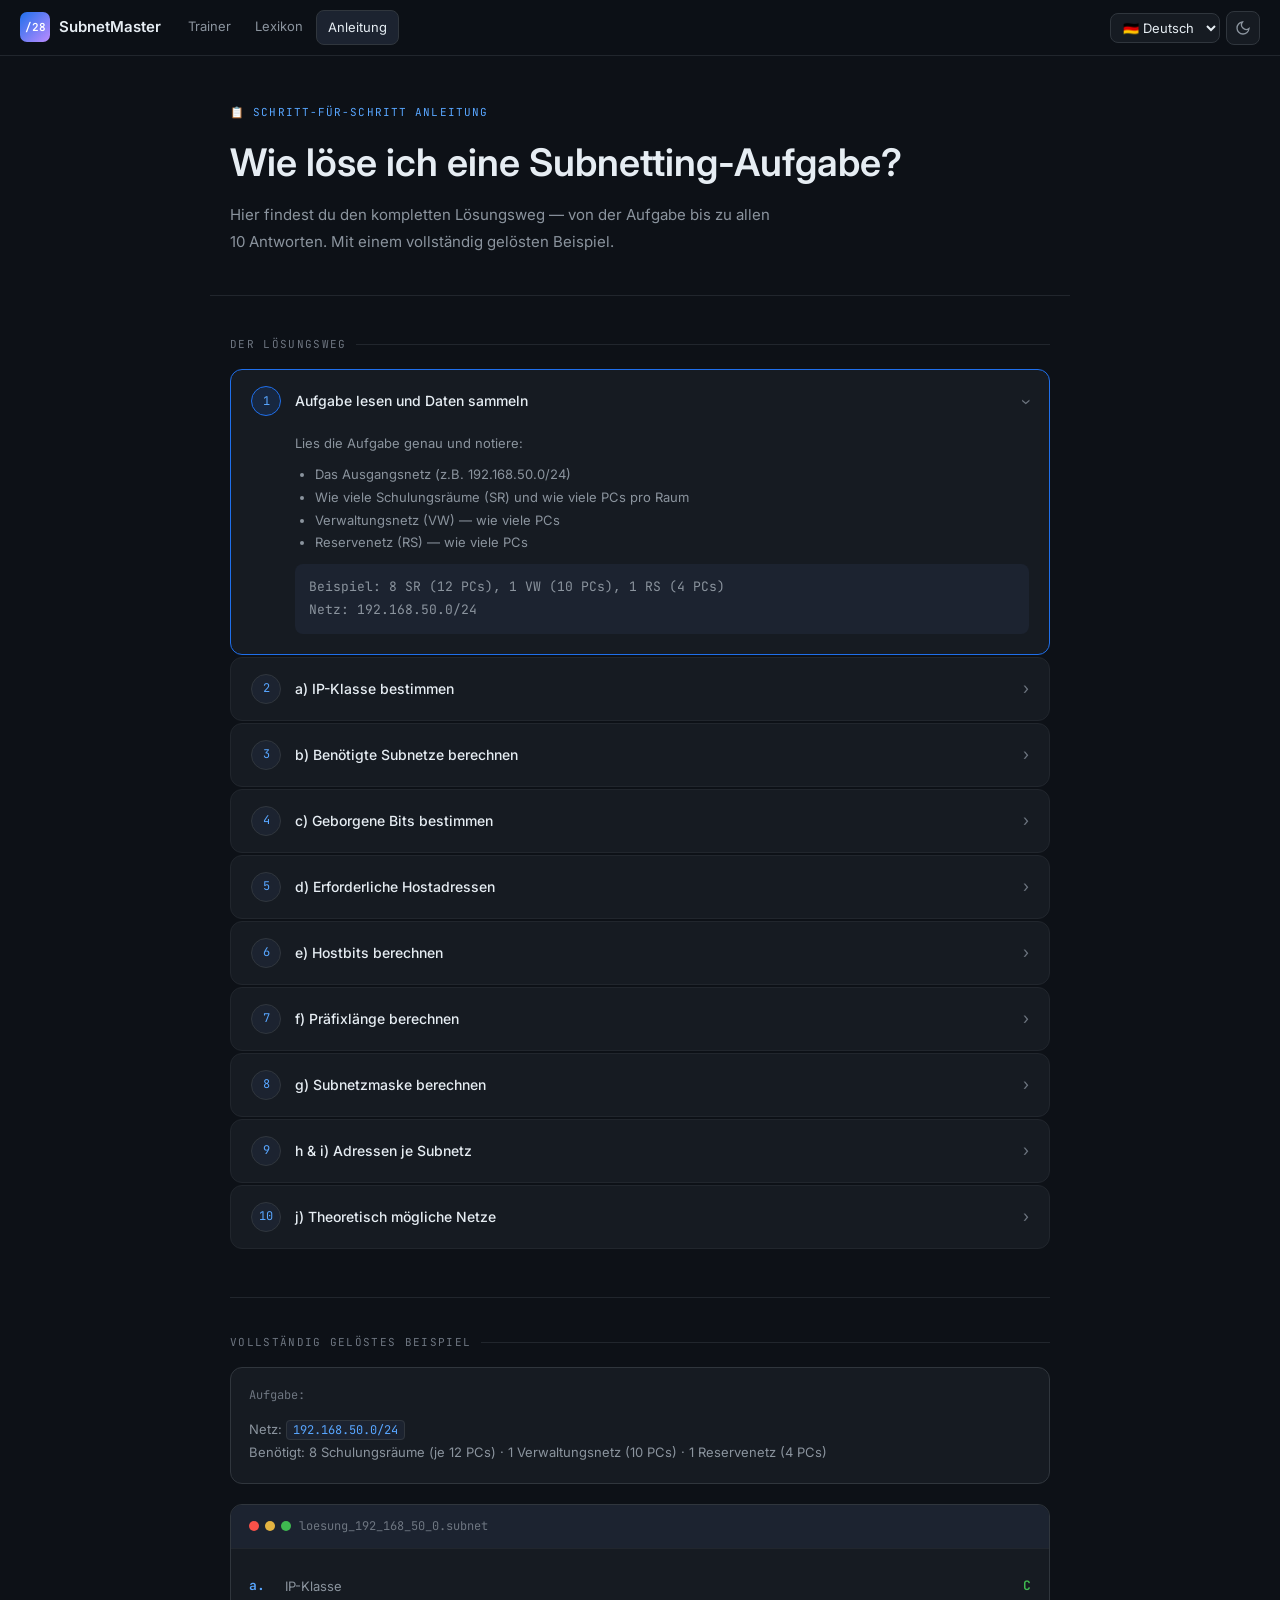
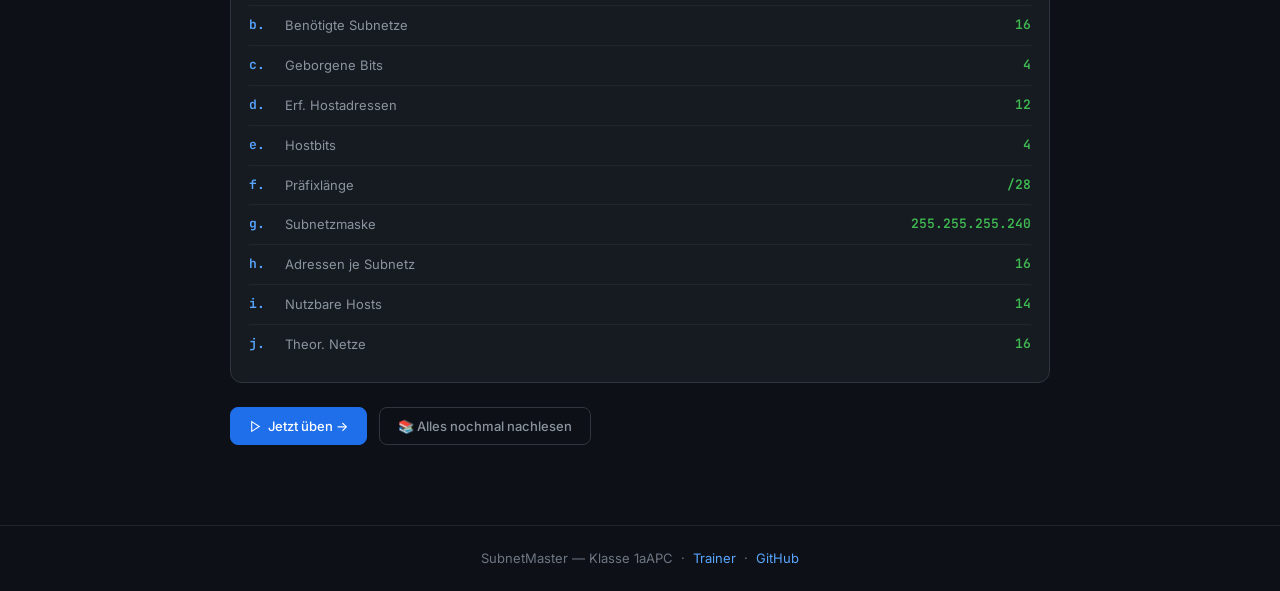
==== anleitung.html @ 02bdc13f "Initial commit: SubnetMaster subnetting trainer" ====
<!DOCTYPE html>
<html lang="de">
<head>
<meta charset="UTF-8">
<meta name="viewport" content="width=device-width, initial-scale=1.0">
<title>SubnetMaster – Anleitung</title>
<link rel="preconnect" href="https://fonts.googleapis.com">
<link rel="preconnect" href="https://fonts.gstatic.com" crossorigin>
<link href="https://fonts.googleapis.com/css2?family=JetBrains+Mono:wght@400;600&family=Inter:wght@300;400;500;600&display=swap" rel="stylesheet">
<link rel="stylesheet" href="css/style.css">
<style>
.page-hero { padding: 48px 20px 40px; max-width: 860px; margin: 0 auto; border-bottom: 1px solid var(--border2); }
.page-hero h1 { font-size: clamp(24px,4.5vw,38px); font-weight:600; margin-bottom:10px; }
.page-hero p  { font-size:15px; color:var(--text2); max-width:540px; line-height:1.75; }

.solved-example {
  background:var(--bg2); border:1px solid var(--border);
  border-radius:var(--radius-lg); overflow:hidden; margin:20px 0;
}
.solved-header {
  background:var(--bg3); padding:12px 18px;
  border-bottom:1px solid var(--border2);
  font-family:var(--mono); font-size:12px; color:var(--text3);
  display:flex; align-items:center; gap:8px;
}
.solved-body { padding:18px; }
.solved-row {
  display:grid; grid-template-columns:24px 1fr auto;
  gap:12px; align-items:center;
  padding:9px 0; border-bottom:1px solid var(--border2);
  font-size:13px;
}
.solved-row:last-child { border-bottom:none; }
.solved-letter { font-family:var(--mono); font-weight:600; color:var(--accent); }
.solved-q { color:var(--text2); }
.solved-a { font-family:var(--mono); color:var(--green); font-weight:600; }
</style>
</head>
<body data-theme="dark">

<!-- ── NAVBAR ── -->
<nav>
  <div class="nav-left">
    <a href="index.html" class="nav-logo">
      <div class="logo-icon">/28</div>
      SubnetMaster
    </a>
    <div class="nav-links">
      <a href="index.html" id="nav-trainer">Trainer</a>
      <a href="lernen.html" id="nav-lernen">Lexikon</a>
      <a href="anleitung.html" id="nav-anleitung" class="active">Anleitung</a>
    </div>
  </div>
  <div class="nav-right">
    <select class="lang-select" id="langSelect" onchange="changeLangPage(this.value)">
      <option value="de">🇩🇪 Deutsch</option>
      <option value="en">🇬🇧 English</option>
      <option value="ar">🇸🇦 العربية</option>
      <option value="tr">🇹🇷 Türkçe</option>
      <option value="fr">🇫🇷 Français</option>
      <option value="es">🇪🇸 Español</option>
    </select>
    <button class="theme-btn" onclick="toggleTheme()">
      <svg class="icon-sun" viewBox="0 0 24 24" fill="none" stroke="currentColor" stroke-width="2"><circle cx="12" cy="12" r="5"/><line x1="12" y1="1" x2="12" y2="3"/><line x1="12" y1="21" x2="12" y2="23"/><line x1="4.22" y1="4.22" x2="5.64" y2="5.64"/><line x1="18.36" y1="18.36" x2="19.78" y2="19.78"/><line x1="1" y1="12" x2="3" y2="12"/><line x1="21" y1="12" x2="23" y2="12"/><line x1="4.22" y1="19.78" x2="5.64" y2="18.36"/><line x1="18.36" y1="5.64" x2="19.78" y2="4.22"/></svg>
      <svg class="icon-moon" viewBox="0 0 24 24" fill="none" stroke="currentColor" stroke-width="2"><path d="M21 12.79A9 9 0 1 1 11.21 3 7 7 0 0 0 21 12.79z"/></svg>
    </button>
  </div>
</nav>

<!-- PAGE HERO -->
<div class="page-hero">
  <div style="font-family:var(--mono);font-size:11px;color:var(--accent);text-transform:uppercase;letter-spacing:0.1em;margin-bottom:10px;">📋 Schritt-für-Schritt Anleitung</div>
  <h1>Wie löse ich eine Subnetting-Aufgabe?</h1>
  <p>Hier findest du den kompletten Lösungsweg — von der Aufgabe bis zu allen 10 Antworten. Mit einem vollständig gelösten Beispiel.</p>
</div>

<div class="guide-wrap">

  <div class="section-label">Der Lösungsweg</div>

  <div class="guide-steps">

    <!-- STEP 1 -->
    <div class="guide-step open" onclick="toggleStep(this)">
      <div class="guide-step-header">
        <div class="guide-step-num">1</div>
        <div class="guide-step-title">Aufgabe lesen und Daten sammeln</div>
        <div class="guide-step-arrow">›</div>
      </div>
      <div class="guide-step-body">
        <p>Lies die Aufgabe genau und notiere:</p>
        <ul style="margin:8px 0 8px 20px">
          <li>Das Ausgangsnetz (z.B. 192.168.50.0/24)</li>
          <li>Wie viele Schulungsräume (SR) und wie viele PCs pro Raum</li>
          <li>Verwaltungsnetz (VW) — wie viele PCs</li>
          <li>Reservenetz (RS) — wie viele PCs</li>
        </ul>
        <div style="background:var(--bg3);border-radius:8px;padding:12px 14px;margin-top:10px;font-size:13px;font-family:var(--mono);color:var(--text2)">
          Beispiel: 8 SR (12 PCs), 1 VW (10 PCs), 1 RS (4 PCs)<br>
          Netz: 192.168.50.0/24
        </div>
      </div>
    </div>

    <!-- STEP 2 -->
    <div class="guide-step" onclick="toggleStep(this)">
      <div class="guide-step-header">
        <div class="guide-step-num">2</div>
        <div class="guide-step-title">a) IP-Klasse bestimmen</div>
        <div class="guide-step-arrow">›</div>
      </div>
      <div class="guide-step-body">
        <p>Schau nur auf die erste Zahl der IP-Adresse:</p>
        <div style="display:flex;gap:10px;flex-wrap:wrap;margin:10px 0">
          <div style="background:rgba(249,115,22,0.1);border:1px solid rgba(249,115,22,0.3);border-radius:8px;padding:10px 14px;font-size:13px;font-family:var(--mono)"><span style="color:#f97316">Klasse A</span>: 1 – 126</div>
          <div style="background:rgba(227,179,65,0.1);border:1px solid rgba(227,179,65,0.3);border-radius:8px;padding:10px 14px;font-size:13px;font-family:var(--mono)"><span style="color:var(--yellow)">Klasse B</span>: 128 – 191</div>
          <div style="background:rgba(63,185,80,0.1);border:1px solid rgba(63,185,80,0.3);border-radius:8px;padding:10px 14px;font-size:13px;font-family:var(--mono)"><span style="color:var(--green)">Klasse C</span>: 192 – 223</div>
        </div>
        <p>192.168.50.0 → erstes Byte = <strong style="color:var(--accent)">192</strong> → liegt zwischen 192–223 → <strong style="color:var(--green)">Klasse C</strong></p>
      </div>
    </div>

    <!-- STEP 3 -->
    <div class="guide-step" onclick="toggleStep(this)">
      <div class="guide-step-header">
        <div class="guide-step-num">3</div>
        <div class="guide-step-title">b) Benötigte Subnetze berechnen</div>
        <div class="guide-step-arrow">›</div>
      </div>
      <div class="guide-step-body">
        <p>Alle Subnetze zählen, dann auf die nächste 2er-Potenz aufrunden:</p>
        <div style="background:var(--bg3);border-radius:8px;padding:14px;margin:10px 0;font-size:13px;font-family:var(--mono);line-height:2">
          8 SR + 1 VW + 1 RS = <strong style="color:var(--accent)">10</strong> benötigt<br>
          2er-Potenzen: 2, 4, 8, <strong style="color:var(--yellow)">16</strong>, 32 ...<br>
          Nächste Potenz ≥ 10 → <strong style="color:var(--green)">16</strong>
        </div>
        <p style="font-size:13px;color:var(--text3)">Warum 2er-Potenz? Weil Bits nur 0 oder 1 sein können — man kann nicht 10 Subnetze mit ganzen Bits erzeugen, nur 8 oder 16.</p>
      </div>
    </div>

    <!-- STEP 4 -->
    <div class="guide-step" onclick="toggleStep(this)">
      <div class="guide-step-header">
        <div class="guide-step-num">4</div>
        <div class="guide-step-title">c) Geborgene Bits bestimmen</div>
        <div class="guide-step-arrow">›</div>
      </div>
      <div class="guide-step-body">
        <p>Frage: <em>2 hoch WAS ergibt die Subnetzzahl?</em></p>
        <div style="background:var(--bg3);border-radius:8px;padding:14px;margin:10px 0;font-size:13px;font-family:var(--mono);line-height:2">
          2^1=2, 2^2=4, 2^3=8, 2^<strong style="color:var(--accent)">4</strong>=16<br>
          → Wir brauchen <strong style="color:var(--green)">4 Bits</strong>
        </div>
      </div>
    </div>

    <!-- STEP 5 -->
    <div class="guide-step" onclick="toggleStep(this)">
      <div class="guide-step-header">
        <div class="guide-step-num">5</div>
        <div class="guide-step-title">d) Erforderliche Hostadressen</div>
        <div class="guide-step-arrow">›</div>
      </div>
      <div class="guide-step-body">
        <p>Wie viele PCs hat das <strong>größte</strong> Subnetz? Das ist die Antwort.</p>
        <div style="background:var(--bg3);border-radius:8px;padding:14px;margin:10px 0;font-size:13px;font-family:var(--mono)">
          SR = 12 PCs, VW = 10 PCs, RS = 4 PCs<br>
          Größtes = <strong style="color:var(--green)">12</strong>
        </div>
      </div>
    </div>

    <!-- STEP 6 -->
    <div class="guide-step" onclick="toggleStep(this)">
      <div class="guide-step-header">
        <div class="guide-step-num">6</div>
        <div class="guide-step-title">e) Hostbits berechnen</div>
        <div class="guide-step-arrow">›</div>
      </div>
      <div class="guide-step-body">
        <p>Das 4. Byte hat 8 Bits. Davon haben wir 4 Bits geborgt:</p>
        <div style="background:var(--bg3);border-radius:8px;padding:14px;margin:10px 0;font-size:15px;font-family:var(--mono)">
          8 − 4 = <strong style="color:var(--green)">4 Hostbits</strong>
        </div>
      </div>
    </div>

    <!-- STEP 7 -->
    <div class="guide-step" onclick="toggleStep(this)">
      <div class="guide-step-header">
        <div class="guide-step-num">7</div>
        <div class="guide-step-title">f) Präfixlänge berechnen</div>
        <div class="guide-step-arrow">›</div>
      </div>
      <div class="guide-step-body">
        <p>Ausgangsnetz /24 + geborgene Bits:</p>
        <div style="background:var(--bg3);border-radius:8px;padding:14px;margin:10px 0;font-size:15px;font-family:var(--mono)">
          /24 + 4 = <strong style="color:var(--green)">/28</strong>
        </div>
      </div>
    </div>

    <!-- STEP 8 -->
    <div class="guide-step" onclick="toggleStep(this)">
      <div class="guide-step-header">
        <div class="guide-step-num">8</div>
        <div class="guide-step-title">g) Subnetzmaske berechnen</div>
        <div class="guide-step-arrow">›</div>
      </div>
      <div class="guide-step-body">
        <p>Bytes 1–3 bleiben 255. Im 4. Byte: 4 Einsen + 4 Nullen:</p>
        <div style="background:var(--bg3);border-radius:8px;padding:14px;margin:10px 0;font-size:13px;font-family:var(--mono);line-height:2">
          4. Byte binär: <strong style="color:var(--purple)">1111</strong> <strong style="color:var(--text3)">0000</strong><br>
          Addieren: 128 + 64 + 32 + 16 = <strong style="color:var(--accent)">240</strong><br>
          Maske: <strong style="color:var(--green)">255.255.255.240</strong>
        </div>
        <div style="margin-top:10px">
          <div style="font-size:12px;color:var(--text3);margin-bottom:6px">Stellenwerte merken:</div>
          <div style="display:flex;gap:6px;flex-wrap:wrap">
            <div style="background:rgba(88,166,255,0.1);border:1px solid rgba(88,166,255,0.2);border-radius:5px;padding:5px 9px;font-family:var(--mono);font-size:12px;color:var(--accent)">2⁷=128</div>
            <div style="background:rgba(88,166,255,0.1);border:1px solid rgba(88,166,255,0.2);border-radius:5px;padding:5px 9px;font-family:var(--mono);font-size:12px;color:var(--accent)">2⁶=64</div>
            <div style="background:rgba(88,166,255,0.1);border:1px solid rgba(88,166,255,0.2);border-radius:5px;padding:5px 9px;font-family:var(--mono);font-size:12px;color:var(--accent)">2⁵=32</div>
            <div style="background:rgba(88,166,255,0.1);border:1px solid rgba(88,166,255,0.2);border-radius:5px;padding:5px 9px;font-family:var(--mono);font-size:12px;color:var(--accent)">2⁴=16</div>
            <div style="background:var(--bg3);border:1px solid var(--border);border-radius:5px;padding:5px 9px;font-family:var(--mono);font-size:12px;color:var(--text3)">2³=8</div>
            <div style="background:var(--bg3);border:1px solid var(--border);border-radius:5px;padding:5px 9px;font-family:var(--mono);font-size:12px;color:var(--text3)">2²=4</div>
            <div style="background:var(--bg3);border:1px solid var(--border);border-radius:5px;padding:5px 9px;font-family:var(--mono);font-size:12px;color:var(--text3)">2¹=2</div>
            <div style="background:var(--bg3);border:1px solid var(--border);border-radius:5px;padding:5px 9px;font-family:var(--mono);font-size:12px;color:var(--text3)">2⁰=1</div>
          </div>
        </div>
      </div>
    </div>

    <!-- STEP 9 -->
    <div class="guide-step" onclick="toggleStep(this)">
      <div class="guide-step-header">
        <div class="guide-step-num">9</div>
        <div class="guide-step-title">h & i) Adressen je Subnetz</div>
        <div class="guide-step-arrow">›</div>
      </div>
      <div class="guide-step-body">
        <div style="background:var(--bg3);border-radius:8px;padding:14px;margin:10px 0;font-size:13px;font-family:var(--mono);line-height:2">
          h) Gesamt: 2^(Hostbits) = 2^4 = <strong style="color:var(--accent)">16</strong><br>
          i) Nutzbar: 16 − 2 = <strong style="color:var(--green)">14</strong>
        </div>
        <p style="font-size:13px;color:var(--text3)">Die 2 abgezogenen Adressen: 1× Netzadresse (erste) + 1× Broadcast (letzte)</p>
      </div>
    </div>

    <!-- STEP 10 -->
    <div class="guide-step" onclick="toggleStep(this)">
      <div class="guide-step-header">
        <div class="guide-step-num">10</div>
        <div class="guide-step-title">j) Theoretisch mögliche Netze</div>
        <div class="guide-step-arrow">›</div>
      </div>
      <div class="guide-step-body">
        <div style="background:var(--bg3);border-radius:8px;padding:14px;margin:10px 0;font-size:13px;font-family:var(--mono);line-height:2">
          2^(geborgene Bits) = 2^4 = <strong style="color:var(--green)">16</strong>
        </div>
        <p style="font-size:13px;color:var(--text3)">Gleich wie Frage b — die maximale Anzahl an Subnetzen die mit diesen Einstellungen möglich sind.</p>
      </div>
    </div>

  </div><!-- end guide-steps -->

  <!-- COMPLETE EXAMPLE -->
  <div style="margin-top:48px;padding-top:36px;border-top:1px solid var(--border2)">
    <div class="section-label">Vollständig gelöstes Beispiel</div>

    <div style="background:var(--bg2);border:1px solid var(--border);border-radius:var(--radius-lg);padding:18px;margin-bottom:20px;">
      <div style="font-family:var(--mono);font-size:12px;color:var(--text3);margin-bottom:12px">Aufgabe:</div>
      <div style="font-size:13px;color:var(--text2);line-height:1.8">
        Netz: <code>192.168.50.0/24</code><br>
        Benötigt: 8 Schulungsräume (je 12 PCs) · 1 Verwaltungsnetz (10 PCs) · 1 Reservenetz (4 PCs)
      </div>
    </div>

    <div class="solved-example">
      <div class="solved-header">
        <div class="window-dots"><div class="dot dot-r"></div><div class="dot dot-y"></div><div class="dot dot-g"></div></div>
        loesung_192_168_50_0.subnet
      </div>
      <div class="solved-body">
        <div class="solved-row"><span class="solved-letter">a.</span><span class="solved-q">IP-Klasse</span><span class="solved-a">C</span></div>
        <div class="solved-row"><span class="solved-letter">b.</span><span class="solved-q">Benötigte Subnetze</span><span class="solved-a">16</span></div>
        <div class="solved-row"><span class="solved-letter">c.</span><span class="solved-q">Geborgene Bits</span><span class="solved-a">4</span></div>
        <div class="solved-row"><span class="solved-letter">d.</span><span class="solved-q">Erf. Hostadressen</span><span class="solved-a">12</span></div>
        <div class="solved-row"><span class="solved-letter">e.</span><span class="solved-q">Hostbits</span><span class="solved-a">4</span></div>
        <div class="solved-row"><span class="solved-letter">f.</span><span class="solved-q">Präfixlänge</span><span class="solved-a">/28</span></div>
        <div class="solved-row"><span class="solved-letter">g.</span><span class="solved-q">Subnetzmaske</span><span class="solved-a">255.255.255.240</span></div>
        <div class="solved-row"><span class="solved-letter">h.</span><span class="solved-q">Adressen je Subnetz</span><span class="solved-a">16</span></div>
        <div class="solved-row"><span class="solved-letter">i.</span><span class="solved-q">Nutzbare Hosts</span><span class="solved-a">14</span></div>
        <div class="solved-row"><span class="solved-letter">j.</span><span class="solved-q">Theor. Netze</span><span class="solved-a">16</span></div>
      </div>
    </div>

    <div style="display:flex;gap:12px;flex-wrap:wrap;margin-top:24px">
      <a href="index.html" class="btn btn-primary">
        <svg width="13" height="13" fill="none" stroke="currentColor" stroke-width="2" viewBox="0 0 24 24"><path d="M5 3l14 9-14 9V3z"/></svg>
        Jetzt üben →
      </a>
      <a href="lernen.html" class="btn btn-secondary">
        📚 Alles nochmal nachlesen
      </a>
    </div>
  </div>

</div><!-- end guide-wrap -->

<footer>
  <span id="footer-text">SubnetMaster — Klasse 1aAPC</span> &nbsp;·&nbsp;
  <a href="index.html">Trainer</a> &nbsp;·&nbsp;
  <a href="https://github.com" target="_blank">GitHub</a>
</footer>

<script src="js/lang.js"></script>
<script>
(function(){
  const t = localStorage.getItem('sm-theme') || 'dark';
  document.body.setAttribute('data-theme', t);
  const sel = document.getElementById('langSelect');
  if (sel) sel.value = currentLang;
  const L = getLang();
  const set=(id,v)=>{const e=document.getElementById(id);if(e)e.textContent=v;};
  set('nav-trainer',  L.nav.trainer);
  set('nav-lernen',   L.nav.lernen);
  set('nav-anleitung',L.nav.anleitung);
  set('footer-text',  L.footerText);
})();

function toggleTheme(){
  const isDark = document.body.getAttribute('data-theme')==='dark';
  document.body.setAttribute('data-theme', isDark?'light':'dark');
  localStorage.setItem('sm-theme', isDark?'light':'dark');
}

function changeLangPage(lang){
  setLang(lang);
  const L=getLang();
  const set=(id,v)=>{const e=document.getElementById(id);if(e)e.textContent=v;};
  set('nav-trainer',  L.nav.trainer);
  set('nav-lernen',   L.nav.lernen);
  set('nav-anleitung',L.nav.anleitung);
  set('footer-text',  L.footerText);
}

function toggleStep(el){
  el.classList.toggle('open');
}
</script>
</body>
</html>
---- css/style.css ----
/* ════════════════════════════════════════
   SubnetMaster – Global Stylesheet
   ════════════════════════════════════════ */

/* ── Google Fonts are loaded in each HTML file ── */

*,*::before,*::after{box-sizing:border-box;margin:0;padding:0;}

/* ── CSS Variables ── */
:root {
  --bg:#0d1117; --bg2:#161b22; --bg3:#1c2330;
  --border:#30363d; --border2:#21262d;
  --text:#e6edf3; --text2:#8b949e; --text3:#6e7681;
  --accent:#58a6ff; --accent2:#1f6feb;
  --green:#3fb950; --red:#f85149; --yellow:#e3b341; --purple:#bc8cff;
  --teal:#39c5cf;
  --mono:'JetBrains Mono', monospace;
  --sans:'Inter', sans-serif;
  --radius:8px; --radius-lg:12px; --radius-xl:16px;
  --shadow:none;
  --nav-bg:rgba(13,17,23,0.88);
}
[data-theme="light"] {
  --bg:#ffffff; --bg2:#f6f8fa; --bg3:#eaeef2;
  --border:#d0d7de; --border2:#e1e4e8;
  --text:#1f2328; --text2:#656d76; --text3:#9198a1;
  --accent:#0969da; --accent2:#0550ae;
  --green:#1a7f37; --red:#cf222e; --yellow:#9a6700; --purple:#8250df;
  --teal:#0e7490;
  --shadow:0 1px 4px rgba(0,0,0,0.07);
  --nav-bg:rgba(255,255,255,0.9);
}

html { scroll-behavior: smooth; }
body {
  font-family: var(--sans);
  background: var(--bg);
  color: var(--text);
  min-height: 100vh;
  line-height: 1.6;
  transition: background 0.25s, color 0.25s;
}

/* ══════════════
   NAVBAR
══════════════ */
nav {
  position: sticky; top: 0; z-index: 200;
  background: var(--nav-bg);
  backdrop-filter: blur(14px);
  border-bottom: 1px solid var(--border2);
  padding: 0 20px; height: 56px;
  display: flex; align-items: center; justify-content: space-between; gap: 12px;
}
.nav-left { display: flex; align-items: center; gap: 16px; }
.nav-logo {
  display: flex; align-items: center; gap: 9px;
  font-weight: 600; font-size: 15px;
  color: var(--text); text-decoration: none; flex-shrink: 0;
}
.logo-icon {
  width: 30px; height: 30px;
  background: linear-gradient(135deg, var(--accent2), var(--purple));
  border-radius: 7px;
  display: flex; align-items: center; justify-content: center;
  font-family: var(--mono); font-size: 11px; font-weight: 600; color: #fff;
}
.nav-links { display: flex; gap: 2px; }
.nav-links a {
  font-size: 13px; color: var(--text2);
  text-decoration: none; padding: 6px 11px;
  border-radius: var(--radius);
  transition: background 0.15s, color 0.15s;
  white-space: nowrap;
}
.nav-links a:hover { background: var(--bg3); color: var(--text); }
.nav-links a.active {
  background: var(--bg3); color: var(--text);
  border: 1px solid var(--border);
}
.nav-right { display: flex; align-items: center; gap: 6px; }
.lang-select {
  font-family: var(--sans); font-size: 13px;
  background: var(--bg2); border: 1px solid var(--border);
  color: var(--text); padding: 5px 8px;
  border-radius: var(--radius); cursor: pointer; outline: none;
  transition: border-color 0.15s;
}
.lang-select:hover { border-color: var(--accent2); }
.theme-btn {
  background: var(--bg2); border: 1px solid var(--border);
  color: var(--text2); width: 34px; height: 34px;
  border-radius: var(--radius);
  display: flex; align-items: center; justify-content: center;
  cursor: pointer; transition: background 0.15s, color 0.15s; flex-shrink: 0;
}
.theme-btn:hover { background: var(--bg3); color: var(--text); }
.icon-sun, .icon-moon { width: 16px; height: 16px; }
.icon-sun { display: none; }
[data-theme="light"] .icon-moon { display: none; }
[data-theme="light"] .icon-sun  { display: block; }

/* Mobile nav */
@media (max-width: 600px) {
  .nav-links { display: none; }
}

/* ══════════════
   BUTTONS
══════════════ */
.btn {
  font-family: var(--sans); font-size: 13px; font-weight: 500;
  padding: 8px 18px; border-radius: var(--radius);
  border: 1px solid; cursor: pointer;
  transition: all 0.15s;
  display: inline-flex; align-items: center; gap: 6px;
  text-decoration: none;
}
.btn-primary { background: var(--accent2); border-color: var(--accent2); color: #fff; }
.btn-primary:hover { opacity: 0.88; }
.btn-secondary { background: transparent; border-color: var(--border); color: var(--text2); }
.btn-secondary:hover { background: var(--bg3); color: var(--text); border-color: var(--text3); }
.btn-lg { font-size: 15px; padding: 11px 24px; }

/* ══════════════
   SECTION LABEL
══════════════ */
.section-label {
  font-family: var(--mono); font-size: 11px;
  color: var(--text3); text-transform: uppercase; letter-spacing: 0.12em;
  margin-bottom: 16px;
  display: flex; align-items: center; gap: 10px;
}
.section-label::after { content:''; flex:1; height:1px; background:var(--border2); }

/* ══════════════
   CARDS
══════════════ */
.card {
  background: var(--bg2); border: 1px solid var(--border);
  border-radius: var(--radius-lg); padding: 20px;
  box-shadow: var(--shadow);
}
.card-header {
  background: var(--bg3); border-bottom: 1px solid var(--border2);
  padding: 12px 18px;
  display: flex; align-items: center; justify-content: space-between;
  flex-wrap: wrap; gap: 8px;
}
.window-dots { display: flex; gap: 6px; }
.dot { width: 10px; height: 10px; border-radius: 50%; }
.dot-r { background: #f85149; } .dot-y { background: #e3b341; } .dot-g { background: #3fb950; }

/* ══════════════
   FOOTER
══════════════ */
footer {
  border-top: 1px solid var(--border2);
  padding: 22px 20px; text-align: center;
  font-size: 13px; color: var(--text3);
}
footer a { color: var(--accent); text-decoration: none; }
footer a:hover { text-decoration: underline; }

/* ══════════════
   UTILITIES
══════════════ */
.mono { font-family: var(--mono); }
.accent { color: var(--accent); }
.green  { color: var(--green); }
.red    { color: var(--red); }
.muted  { color: var(--text2); }
.small  { font-size: 12px; }

/* inline code */
code {
  font-family: var(--mono); font-size: 12px;
  background: var(--bg3); border: 1px solid var(--border);
  border-radius: 4px; padding: 1px 6px; color: var(--accent);
}

/* ══════════════
   STATS STRIP
══════════════ */
.stats-strip {
  display: grid;
  grid-template-columns: repeat(auto-fit, minmax(120px, 1fr));
  gap: 1px; background: var(--border2);
  border-top: 1px solid var(--border2);
  border-bottom: 1px solid var(--border2);
}
.stat-cell { background: var(--bg); padding: 18px 16px; text-align: center; }
.stat-value {
  font-family: var(--mono); font-size: 26px; font-weight: 600;
  color: var(--accent); display: block;
}
.stat-label { font-size: 11px; color: var(--text3); margin-top: 2px; text-transform: uppercase; letter-spacing: 0.05em; }

/* ══════════════
   TRAINER PAGE
══════════════ */
.trainer-wrap { max-width: 880px; margin: 0 auto; padding: 36px 20px 72px; }

.task-card { background: var(--bg2); border: 1px solid var(--border); border-radius: var(--radius-lg); overflow: hidden; margin-bottom: 22px; box-shadow: var(--shadow); }
.task-body { padding: 18px; display: grid; grid-template-columns: 1fr 1fr; gap: 14px; }
@media(max-width:520px){ .task-body { grid-template-columns: 1fr; } }
.info-group { display: flex; flex-direction: column; gap: 6px; }
.info-label { font-size: 11px; text-transform: uppercase; letter-spacing: 0.08em; color: var(--text3); }
.info-value { font-family: var(--mono); font-size: 13px; color: var(--text); background: var(--bg); border: 1px solid var(--border2); border-radius: 6px; padding: 7px 11px; }
.info-value span { color: var(--accent); }
.need-list { list-style: none; display: flex; flex-direction: column; gap: 4px; }
.need-list li { font-family: var(--mono); font-size: 13px; color: var(--text2); display: flex; align-items: center; gap: 7px; }
.need-list li::before { content: '→'; color: var(--accent); font-size: 11px; }

.questions-wrap { display: flex; flex-direction: column; gap: 3px; }
.q-row { background: var(--bg2); border: 1px solid var(--border2); border-radius: var(--radius); padding: 13px 15px; display: grid; grid-template-columns: 28px 1fr auto auto; align-items: start; gap: 10px; transition: border-color 0.2s; box-shadow: var(--shadow); }
.q-row:focus-within { border-color: var(--accent2); }
.q-row.q-correct { border-color: rgba(63,185,80,0.45); background: rgba(63,185,80,0.03); }
.q-row.q-wrong   { border-color: rgba(248,81,73,0.45);  background: rgba(248,81,73,0.03); }
@media(max-width:600px){ .q-row { grid-template-columns: 28px 1fr; } .q-input,.q-badge { grid-column: 2; } }
.q-letter { font-family: var(--mono); font-size: 13px; font-weight: 600; color: var(--accent); padding-top: 2px; }
.q-content { display: flex; flex-direction: column; gap: 4px; }
.q-text { font-size: 13px; color: var(--text2); line-height: 1.5; }
.q-input { font-family: var(--mono); font-size: 13px; background: var(--bg); border: 1px solid var(--border); border-radius: 6px; color: var(--text); padding: 6px 9px; width: 155px; outline: none; transition: border-color 0.15s; align-self: start; }
.q-input::placeholder { color: var(--text3); }
.q-input:focus { border-color: var(--accent2); }
.q-badge { font-size: 12px; font-weight: 500; padding: 4px 9px; border-radius: 20px; white-space: nowrap; align-self: start; display: none; }
.badge-ok  { background: rgba(63,185,80,0.12); color: var(--green); border: 1px solid rgba(63,185,80,0.3); }
.badge-err { background: rgba(248,81,73,0.10); color: var(--red);   border: 1px solid rgba(248,81,73,0.3); }
.q-explain { display: none; margin-top: 10px; grid-column: 2/-1; background: var(--bg3); border: 1px solid rgba(248,81,73,0.2); border-radius: 8px; padding: 13px; }
.explain-title { font-size: 12px; font-weight: 600; color: var(--red); margin-bottom: 9px; display: flex; align-items: center; gap: 6px; }
.step-list { display: flex; flex-direction: column; gap: 7px; }
.step-item { display: flex; gap: 9px; align-items: flex-start; }
.step-num { width: 20px; height: 20px; background: rgba(88,166,255,0.1); border: 1px solid rgba(88,166,255,0.25); border-radius: 50%; flex-shrink: 0; display: flex; align-items: center; justify-content: center; font-family: var(--mono); font-size: 10px; color: var(--accent); margin-top: 1px; }
.step-text { font-size: 13px; color: var(--text2); line-height: 1.6; }
.step-text b { color: var(--green); font-weight: 600; }

.btn-row { display: flex; gap: 9px; flex-wrap: wrap; margin-top: 18px; }
.score-bar { display: none; margin-top: 18px; padding: 12px 16px; border-radius: var(--radius); font-size: 14px; font-weight: 500; border: 1px solid; align-items: center; gap: 9px; }
.score-bar.show { display: flex; }
.score-perfect { background: rgba(63,185,80,0.07);  border-color: rgba(63,185,80,0.3);  color: var(--green); }
.score-good    { background: rgba(227,179,65,0.07); border-color: rgba(227,179,65,0.3); color: var(--yellow); }
.score-retry   { background: rgba(248,81,73,0.07);  border-color: rgba(248,81,73,0.3);  color: var(--red); }
.solution-table { display: none; margin-top: 14px; background: var(--bg2); border: 1px solid var(--border2); border-radius: var(--radius); overflow: hidden; }
.solution-table.show { display: block; }
.sol-header { background: var(--bg3); padding: 9px 15px; font-size: 11px; color: var(--text3); text-transform: uppercase; letter-spacing: 0.08em; font-family: var(--mono); border-bottom: 1px solid var(--border2); }
.sol-grid { display: grid; grid-template-columns: repeat(auto-fill, minmax(160px, 1fr)); gap: 1px; background: var(--border2); }
.sol-cell { background: var(--bg2); padding: 9px 13px; }
.sol-key  { font-size: 11px; color: var(--text3); margin-bottom: 2px; }
.sol-val  { font-family: var(--mono); font-size: 13px; color: var(--green); }

/* ══════════════
   LEARN PAGE
══════════════ */
.learn-wrap { max-width: 960px; margin: 0 auto; padding: 40px 20px 80px; }

/* Sidebar + Content layout */
.learn-layout { display: grid; grid-template-columns: 220px 1fr; gap: 32px; align-items: start; }
@media(max-width:768px){ .learn-layout { grid-template-columns: 1fr; } }

/* Sidebar */
.learn-sidebar { position: sticky; top: 76px; }
.sidebar-nav { background: var(--bg2); border: 1px solid var(--border2); border-radius: var(--radius-lg); overflow: hidden; }
.sidebar-nav a {
  display: flex; align-items: center; gap: 10px;
  padding: 11px 16px; font-size: 13px; color: var(--text2);
  text-decoration: none; border-bottom: 1px solid var(--border2);
  transition: background 0.15s, color 0.15s;
}
.sidebar-nav a:last-child { border-bottom: none; }
.sidebar-nav a:hover { background: var(--bg3); color: var(--text); }
.sidebar-nav a.active { background: rgba(31,111,235,0.1); color: var(--accent); border-left: 2px solid var(--accent2); }
.sidebar-num { font-family: var(--mono); font-size: 11px; color: var(--text3); min-width: 20px; }

/* Content sections */
.learn-section { margin-bottom: 56px; scroll-margin-top: 80px; }
.learn-section h2 { font-size: 22px; font-weight: 600; margin-bottom: 8px; line-height: 1.3; }
.learn-section h3 { font-size: 16px; font-weight: 500; color: var(--text); margin: 24px 0 10px; }
.learn-section p  { font-size: 14px; color: var(--text2); line-height: 1.75; margin-bottom: 12px; }
.learn-section ul { padding-left: 20px; margin-bottom: 12px; }
.learn-section ul li { font-size: 14px; color: var(--text2); line-height: 1.75; }
.learn-intro { font-size: 15px; color: var(--text2); line-height: 1.8; margin-bottom: 24px; border-left: 3px solid var(--accent2); padding-left: 16px; }

/* Diagram boxes */
.diagram-wrap {
  background: var(--bg2); border: 1px solid var(--border);
  border-radius: var(--radius-lg); overflow: hidden; margin: 20px 0;
}
.diagram-title {
  background: var(--bg3); border-bottom: 1px solid var(--border2);
  padding: 10px 16px; font-family: var(--mono); font-size: 12px; color: var(--text3);
  display: flex; align-items: center; gap: 8px;
}
.diagram-body { padding: 20px; overflow-x: auto; }

/* IP byte boxes */
.byte-row { display: flex; gap: 4px; align-items: center; flex-wrap: wrap; margin: 8px 0; }
.byte-box {
  font-family: var(--mono); font-size: 13px; font-weight: 600;
  padding: 8px 14px; border-radius: 6px; border: 1px solid;
  min-width: 60px; text-align: center;
}
.byte-net  { background: rgba(31,111,235,0.12); border-color: rgba(88,166,255,0.4); color: var(--accent); }
.byte-host { background: rgba(63,185,80,0.12);  border-color: rgba(63,185,80,0.4);  color: var(--green); }
.byte-sub  { background: rgba(188,140,255,0.12); border-color: rgba(188,140,255,0.4); color: var(--purple); }
.byte-label { font-size: 11px; color: var(--text3); margin-top: 4px; text-align: center; }
.byte-col { display: flex; flex-direction: column; align-items: center; }

/* Bit grid */
.bit-grid { display: flex; gap: 3px; flex-wrap: wrap; margin: 10px 0; }
.bit-cell {
  font-family: var(--mono); font-size: 13px; font-weight: 600;
  width: 34px; height: 34px;
  display: flex; align-items: center; justify-content: center;
  border-radius: 5px; border: 1px solid;
}
.bit-1 { background: rgba(31,111,235,0.15); border-color: rgba(88,166,255,0.4); color: var(--accent); }
.bit-0 { background: var(--bg3); border-color: var(--border); color: var(--text3); }
.bit-s { background: rgba(188,140,255,0.15); border-color: rgba(188,140,255,0.4); color: var(--purple); }

/* Table */
.learn-table { width: 100%; border-collapse: collapse; font-size: 13px; margin: 14px 0; }
.learn-table th { background: var(--bg3); color: var(--text2); font-weight: 500; padding: 9px 14px; text-align: left; border-bottom: 1px solid var(--border); font-size: 12px; text-transform: uppercase; letter-spacing: 0.05em; }
.learn-table td { padding: 9px 14px; border-bottom: 1px solid var(--border2); color: var(--text2); font-family: var(--mono); font-size: 13px; }
.learn-table tr:last-child td { border-bottom: none; }
.learn-table tr:hover td { background: var(--bg3); }

/* Info / tip boxes */
.info-box { border-radius: var(--radius); padding: 14px 16px; margin: 16px 0; font-size: 13px; line-height: 1.7; display: flex; gap: 12px; }
.info-box-icon { font-size: 18px; flex-shrink: 0; }
.info-tip    { background: rgba(31,111,235,0.07);  border: 1px solid rgba(88,166,255,0.2);  color: var(--text2); }
.info-warn   { background: rgba(227,179,65,0.07);  border: 1px solid rgba(227,179,65,0.2);  color: var(--text2); }
.info-good   { background: rgba(63,185,80,0.07);   border: 1px solid rgba(63,185,80,0.2);   color: var(--text2); }

/* Formula display */
.formula {
  background: var(--bg3); border: 1px solid var(--border);
  border-radius: var(--radius); padding: 14px 18px;
  font-family: var(--mono); font-size: 14px; color: var(--text);
  margin: 14px 0; display: flex; align-items: center; gap: 12px;
  flex-wrap: wrap;
}
.formula-part { color: var(--accent); }
.formula-eq   { color: var(--text3); }
.formula-result { color: var(--green); font-weight: 600; }

/* Step cards (numbered) */
.step-cards { display: flex; flex-direction: column; gap: 12px; margin: 16px 0; }
.step-card {
  background: var(--bg2); border: 1px solid var(--border2);
  border-radius: var(--radius-lg); padding: 16px 18px;
  display: flex; gap: 16px; align-items: flex-start;
}
.step-card-num {
  width: 32px; height: 32px; border-radius: 50%; flex-shrink: 0;
  background: linear-gradient(135deg, var(--accent2), var(--purple));
  display: flex; align-items: center; justify-content: center;
  font-family: var(--mono); font-size: 13px; font-weight: 600; color: #fff;
}
.step-card-body h4 { font-size: 14px; font-weight: 500; margin-bottom: 4px; }
.step-card-body p  { font-size: 13px; color: var(--text2); line-height: 1.65; margin: 0; }

/* Classes table colors */
.cls-a { color: #f97316; }
.cls-b { color: var(--yellow); }
.cls-c { color: var(--green); }

/* Progress bar */
.progress-track { height: 8px; background: var(--bg3); border-radius: 4px; overflow: hidden; margin: 6px 0; }
.progress-fill  { height: 100%; border-radius: 4px; transition: width 0.4s; }
.pf-blue   { background: linear-gradient(90deg, var(--accent2), var(--accent)); }
.pf-purple { background: linear-gradient(90deg, var(--purple), #d6abff); }
.pf-green  { background: linear-gradient(90deg, #1a7f37, var(--green)); }

/* ══════════════
   GUIDE PAGE
══════════════ */
.guide-wrap { max-width: 860px; margin: 0 auto; padding: 40px 20px 80px; }
.guide-hero { text-align: center; padding: 40px 0 48px; }
.guide-hero h1 { font-size: clamp(26px,5vw,40px); font-weight: 600; line-height: 1.2; margin-bottom: 12px; }
.guide-hero p  { font-size: 15px; color: var(--text2); max-width: 480px; margin: 0 auto; }
.guide-steps   { display: flex; flex-direction: column; gap: 2px; }
.guide-step {
  background: var(--bg2); border: 1px solid var(--border2);
  border-radius: var(--radius-lg); overflow: hidden;
  cursor: pointer; transition: border-color 0.2s;
}
.guide-step:hover { border-color: var(--border); }
.guide-step.open  { border-color: var(--accent2); }
.guide-step-header {
  padding: 16px 20px; display: flex; align-items: center; gap: 14px;
  user-select: none;
}
.guide-step-num {
  width: 30px; height: 30px; border-radius: 50%; flex-shrink: 0;
  background: var(--bg3); border: 1px solid var(--border);
  display: flex; align-items: center; justify-content: center;
  font-family: var(--mono); font-size: 12px; color: var(--accent);
  transition: background 0.2s;
}
.guide-step.open .guide-step-num { background: rgba(31,111,235,0.15); border-color: var(--accent2); }
.guide-step-title { font-size: 14px; font-weight: 500; flex: 1; }
.guide-step-arrow { color: var(--text3); font-size: 16px; transition: transform 0.2s; }
.guide-step.open .guide-step-arrow { transform: rotate(90deg); }
.guide-step-body { display: none; padding: 0 20px 20px 64px; font-size: 13px; color: var(--text2); line-height: 1.75; }
.guide-step.open .guide-step-body { display: block; }

/* ══════════════
   HERO (index)
══════════════ */
.hero { padding: 64px 20px 48px; text-align: center; max-width: 720px; margin: 0 auto; }
.hero-eyebrow { font-family: var(--mono); font-size: 11px; color: var(--accent); letter-spacing: 0.1em; text-transform: uppercase; margin-bottom: 14px; display: flex; align-items: center; justify-content: center; gap: 8px; }
.hero-eyebrow::before,.hero-eyebrow::after { content:''; width:28px; height:1px; background:var(--accent2); opacity:0.5; }
.hero h1 { font-size: clamp(28px,5.5vw,48px); font-weight: 600; line-height: 1.15; letter-spacing: -0.02em; margin-bottom: 16px; }
.hero h1 span { background: linear-gradient(90deg,var(--accent),var(--purple)); -webkit-background-clip:text; -webkit-text-fill-color:transparent; background-clip:text; }
.hero p { font-size: 15px; color: var(--text2); max-width: 480px; margin: 0 auto 28px; line-height: 1.7; }
.ip-grid { display: flex; justify-content: center; gap: 4px; margin: 28px 0 0; flex-wrap: wrap; }
.ip-octet { font-family: var(--mono); font-size: 13px; background: var(--bg2); border: 1px solid var(--border); border-radius: 6px; padding: 6px 10px; color: var(--text2); transition: all 0.4s; }
.ip-octet.lit { color: var(--accent); border-color: var(--accent2); background: rgba(31,111,235,0.1); }
.ip-sep { font-family: var(--mono); font-size: 18px; color: var(--border); display: flex; align-items: center; }

/* how-it-works on index */
.how-grid { display: grid; grid-template-columns: repeat(auto-fit,minmax(180px,1fr)); gap: 14px; margin-top: 18px; }
.how-card { background: var(--bg2); border: 1px solid var(--border2); border-radius: var(--radius-lg); padding: 18px; box-shadow: var(--shadow); }
.how-num  { font-family: var(--mono); font-size: 11px; color: var(--accent); margin-bottom: 7px; }
.how-title{ font-size: 14px; font-weight: 500; margin-bottom: 5px; }
.how-text { font-size: 13px; color: var(--text2); line-height: 1.6; }
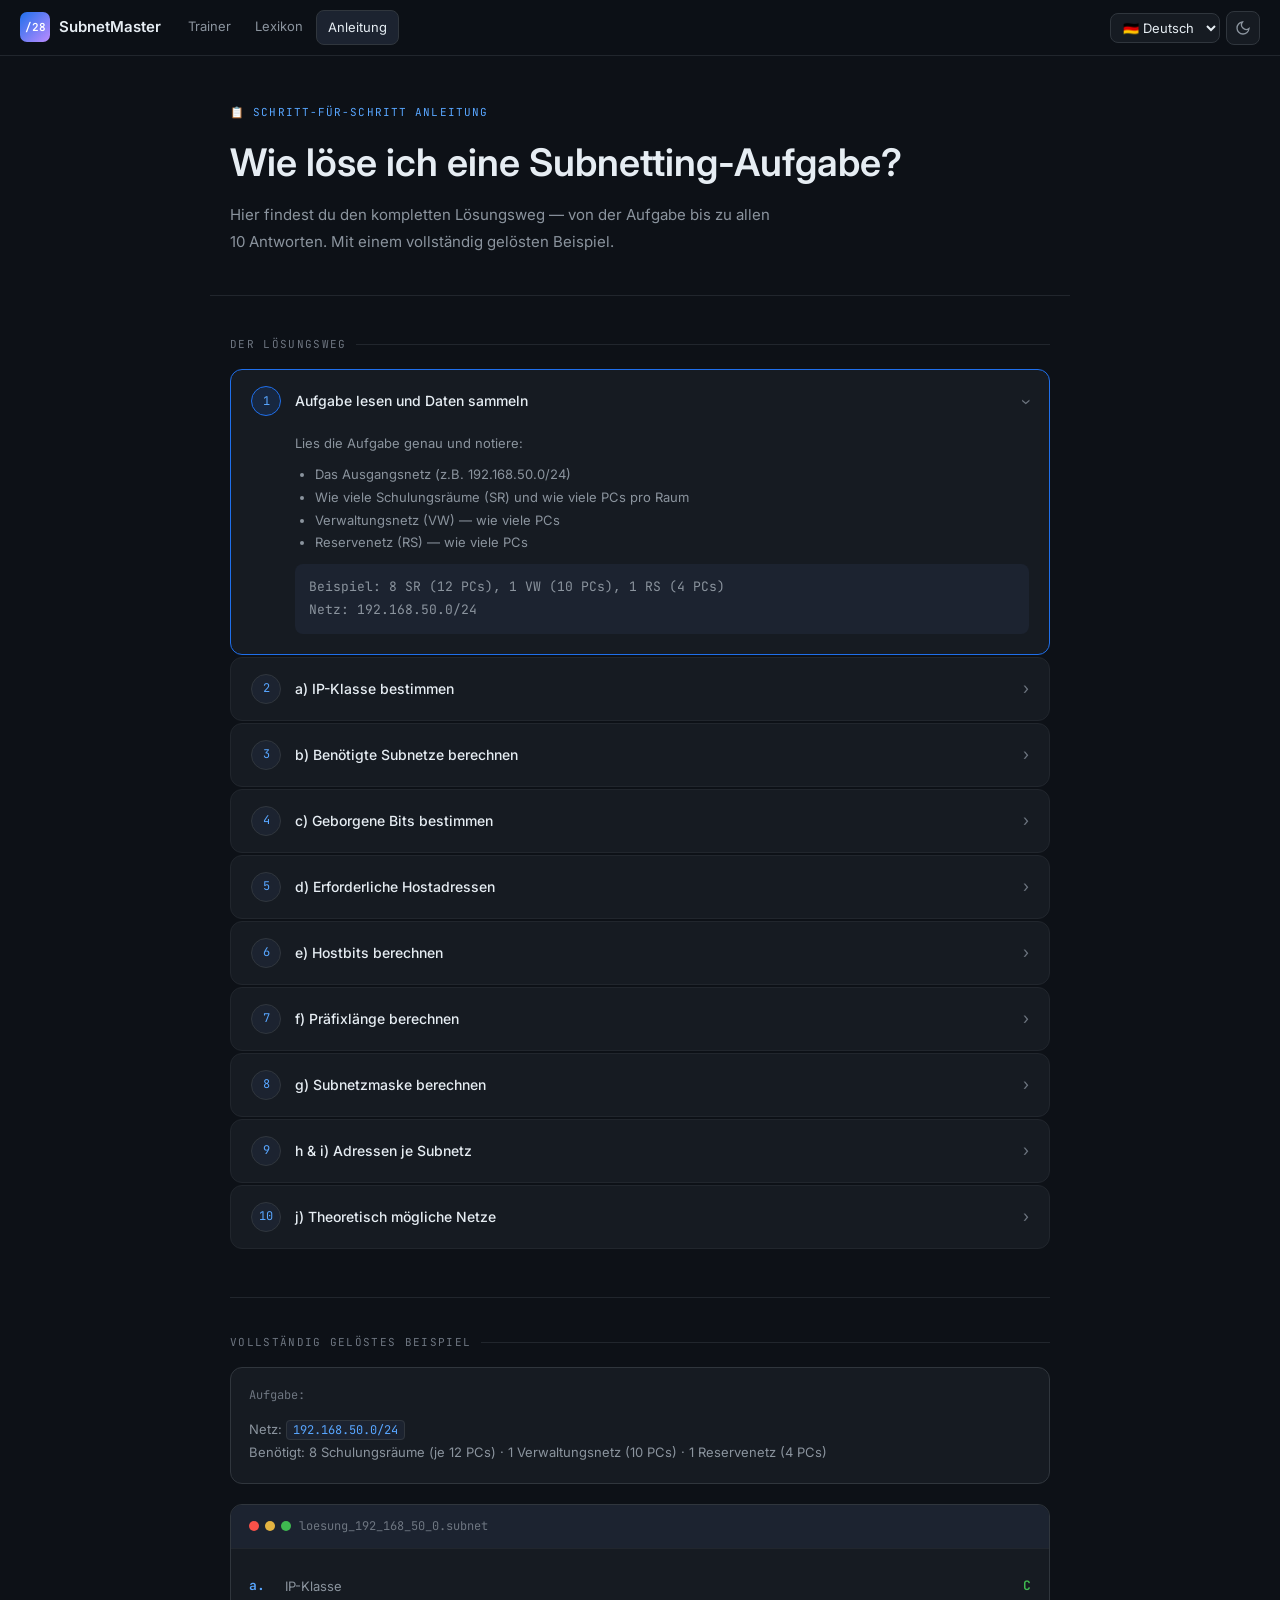
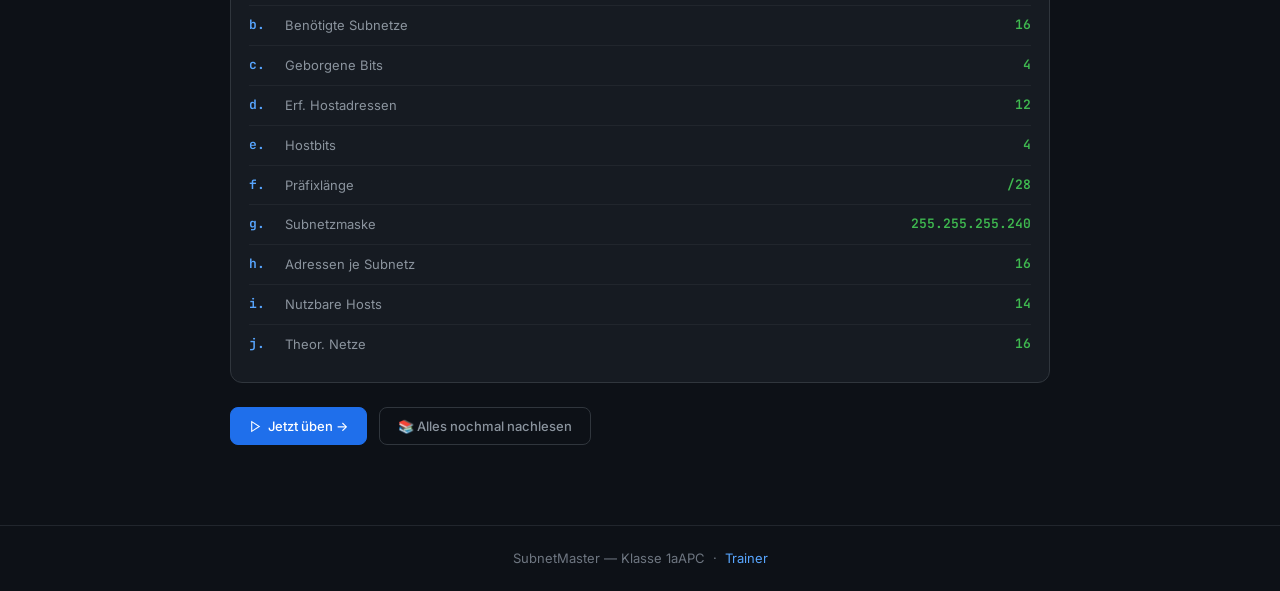
==== commit 806970c2: "improved languages translator + added more classes to questions" ====
--- a/anleitung.html
+++ b/anleitung.html
@@ -69,14 +69,14 @@
 
 <!-- PAGE HERO -->
 <div class="page-hero">
-  <div style="font-family:var(--mono);font-size:11px;color:var(--accent);text-transform:uppercase;letter-spacing:0.1em;margin-bottom:10px;">📋 Schritt-für-Schritt Anleitung</div>
-  <h1>Wie löse ich eine Subnetting-Aufgabe?</h1>
-  <p>Hier findest du den kompletten Lösungsweg — von der Aufgabe bis zu allen 10 Antworten. Mit einem vollständig gelösten Beispiel.</p>
+  <div style="font-family:var(--mono);font-size:11px;color:var(--accent);text-transform:uppercase;letter-spacing:0.1em;margin-bottom:10px;" data-i18n="a-hero-eyebrow">📋 Schritt-für-Schritt Anleitung</div>
+  <h1 data-i18n="a-hero-h1">Wie löse ich eine Subnetting-Aufgabe?</h1>
+  <p data-i18n="a-hero-p">Hier findest du den kompletten Lösungsweg — von der Aufgabe bis zu allen 10 Antworten. Mit einem vollständig gelösten Beispiel.</p>
 </div>
 
 <div class="guide-wrap">
 
-  <div class="section-label">Der Lösungsweg</div>
+  <div class="section-label" data-i18n="a-section-label">Der Lösungsweg</div>
 
   <div class="guide-steps">
 
@@ -84,7 +84,7 @@
     <div class="guide-step open" onclick="toggleStep(this)">
       <div class="guide-step-header">
         <div class="guide-step-num">1</div>
-        <div class="guide-step-title">Aufgabe lesen und Daten sammeln</div>
+        <div class="guide-step-title" data-i18n="a-step1">Aufgabe lesen und Daten sammeln</div>
         <div class="guide-step-arrow">›</div>
       </div>
       <div class="guide-step-body">
@@ -106,7 +106,7 @@
     <div class="guide-step" onclick="toggleStep(this)">
       <div class="guide-step-header">
         <div class="guide-step-num">2</div>
-        <div class="guide-step-title">a) IP-Klasse bestimmen</div>
+        <div class="guide-step-title" data-i18n="a-step2">a) IP-Klasse bestimmen</div>
         <div class="guide-step-arrow">›</div>
       </div>
       <div class="guide-step-body">
@@ -124,7 +124,7 @@
     <div class="guide-step" onclick="toggleStep(this)">
       <div class="guide-step-header">
         <div class="guide-step-num">3</div>
-        <div class="guide-step-title">b) Benötigte Subnetze berechnen</div>
+        <div class="guide-step-title" data-i18n="a-step3">b) Benötigte Subnetze berechnen</div>
         <div class="guide-step-arrow">›</div>
       </div>
       <div class="guide-step-body">
@@ -142,7 +142,7 @@
     <div class="guide-step" onclick="toggleStep(this)">
       <div class="guide-step-header">
         <div class="guide-step-num">4</div>
-        <div class="guide-step-title">c) Geborgene Bits bestimmen</div>
+        <div class="guide-step-title" data-i18n="a-step4">c) Geborgene Bits bestimmen</div>
         <div class="guide-step-arrow">›</div>
       </div>
       <div class="guide-step-body">
@@ -158,7 +158,7 @@
     <div class="guide-step" onclick="toggleStep(this)">
       <div class="guide-step-header">
         <div class="guide-step-num">5</div>
-        <div class="guide-step-title">d) Erforderliche Hostadressen</div>
+        <div class="guide-step-title" data-i18n="a-step5">d) Erforderliche Hostadressen</div>
         <div class="guide-step-arrow">›</div>
       </div>
       <div class="guide-step-body">
@@ -174,7 +174,7 @@
     <div class="guide-step" onclick="toggleStep(this)">
       <div class="guide-step-header">
         <div class="guide-step-num">6</div>
-        <div class="guide-step-title">e) Hostbits berechnen</div>
+        <div class="guide-step-title" data-i18n="a-step6">e) Hostbits berechnen</div>
         <div class="guide-step-arrow">›</div>
       </div>
       <div class="guide-step-body">
@@ -189,7 +189,7 @@
     <div class="guide-step" onclick="toggleStep(this)">
       <div class="guide-step-header">
         <div class="guide-step-num">7</div>
-        <div class="guide-step-title">f) Präfixlänge berechnen</div>
+        <div class="guide-step-title" data-i18n="a-step7">f) Präfixlänge berechnen</div>
         <div class="guide-step-arrow">›</div>
       </div>
       <div class="guide-step-body">
@@ -204,7 +204,7 @@
     <div class="guide-step" onclick="toggleStep(this)">
       <div class="guide-step-header">
         <div class="guide-step-num">8</div>
-        <div class="guide-step-title">g) Subnetzmaske berechnen</div>
+        <div class="guide-step-title" data-i18n="a-step8">g) Subnetzmaske berechnen</div>
         <div class="guide-step-arrow">›</div>
       </div>
       <div class="guide-step-body">
@@ -234,7 +234,7 @@
     <div class="guide-step" onclick="toggleStep(this)">
       <div class="guide-step-header">
         <div class="guide-step-num">9</div>
-        <div class="guide-step-title">h & i) Adressen je Subnetz</div>
+        <div class="guide-step-title" data-i18n="a-step9">h & i) Adressen je Subnetz</div>
         <div class="guide-step-arrow">›</div>
       </div>
       <div class="guide-step-body">
@@ -250,7 +250,7 @@
     <div class="guide-step" onclick="toggleStep(this)">
       <div class="guide-step-header">
         <div class="guide-step-num">10</div>
-        <div class="guide-step-title">j) Theoretisch mögliche Netze</div>
+        <div class="guide-step-title" data-i18n="a-step10">j) Theoretisch mögliche Netze</div>
         <div class="guide-step-arrow">›</div>
       </div>
       <div class="guide-step-body">
@@ -265,11 +265,11 @@
 
   <!-- COMPLETE EXAMPLE -->
   <div style="margin-top:48px;padding-top:36px;border-top:1px solid var(--border2)">
-    <div class="section-label">Vollständig gelöstes Beispiel</div>
+    <div class="section-label" data-i18n="a-example-label">Vollständig gelöstes Beispiel</div>
 
     <div style="background:var(--bg2);border:1px solid var(--border);border-radius:var(--radius-lg);padding:18px;margin-bottom:20px;">
-      <div style="font-family:var(--mono);font-size:12px;color:var(--text3);margin-bottom:12px">Aufgabe:</div>
-      <div style="font-size:13px;color:var(--text2);line-height:1.8">
+      <div style="font-family:var(--mono);font-size:12px;color:var(--text3);margin-bottom:12px" data-i18n="a-example-task-label">Aufgabe:</div>
+      <div style="font-size:13px;color:var(--text2);line-height:1.8" data-i18n-html="a-example-task">
         Netz: <code>192.168.50.0/24</code><br>
         Benötigt: 8 Schulungsräume (je 12 PCs) · 1 Verwaltungsnetz (10 PCs) · 1 Reservenetz (4 PCs)
       </div>
@@ -281,26 +281,26 @@
         loesung_192_168_50_0.subnet
       </div>
       <div class="solved-body">
-        <div class="solved-row"><span class="solved-letter">a.</span><span class="solved-q">IP-Klasse</span><span class="solved-a">C</span></div>
-        <div class="solved-row"><span class="solved-letter">b.</span><span class="solved-q">Benötigte Subnetze</span><span class="solved-a">16</span></div>
-        <div class="solved-row"><span class="solved-letter">c.</span><span class="solved-q">Geborgene Bits</span><span class="solved-a">4</span></div>
-        <div class="solved-row"><span class="solved-letter">d.</span><span class="solved-q">Erf. Hostadressen</span><span class="solved-a">12</span></div>
-        <div class="solved-row"><span class="solved-letter">e.</span><span class="solved-q">Hostbits</span><span class="solved-a">4</span></div>
-        <div class="solved-row"><span class="solved-letter">f.</span><span class="solved-q">Präfixlänge</span><span class="solved-a">/28</span></div>
-        <div class="solved-row"><span class="solved-letter">g.</span><span class="solved-q">Subnetzmaske</span><span class="solved-a">255.255.255.240</span></div>
-        <div class="solved-row"><span class="solved-letter">h.</span><span class="solved-q">Adressen je Subnetz</span><span class="solved-a">16</span></div>
-        <div class="solved-row"><span class="solved-letter">i.</span><span class="solved-q">Nutzbare Hosts</span><span class="solved-a">14</span></div>
-        <div class="solved-row"><span class="solved-letter">j.</span><span class="solved-q">Theor. Netze</span><span class="solved-a">16</span></div>
+        <div class="solved-row"><span class="solved-letter">a.</span><span class="solved-q" data-i18n="a-sq-a">IP-Klasse</span><span class="solved-a">C</span></div>
+        <div class="solved-row"><span class="solved-letter">b.</span><span class="solved-q" data-i18n="a-sq-b">Benötigte Subnetze</span><span class="solved-a">16</span></div>
+        <div class="solved-row"><span class="solved-letter">c.</span><span class="solved-q" data-i18n="a-sq-c">Geborgene Bits</span><span class="solved-a">4</span></div>
+        <div class="solved-row"><span class="solved-letter">d.</span><span class="solved-q" data-i18n="a-sq-d">Erf. Hostadressen</span><span class="solved-a">12</span></div>
+        <div class="solved-row"><span class="solved-letter">e.</span><span class="solved-q" data-i18n="a-sq-e">Hostbits</span><span class="solved-a">4</span></div>
+        <div class="solved-row"><span class="solved-letter">f.</span><span class="solved-q" data-i18n="a-sq-f">Präfixlänge</span><span class="solved-a">/28</span></div>
+        <div class="solved-row"><span class="solved-letter">g.</span><span class="solved-q" data-i18n="a-sq-g">Subnetzmaske</span><span class="solved-a">255.255.255.240</span></div>
+        <div class="solved-row"><span class="solved-letter">h.</span><span class="solved-q" data-i18n="a-sq-h">Adressen je Subnetz</span><span class="solved-a">16</span></div>
+        <div class="solved-row"><span class="solved-letter">i.</span><span class="solved-q" data-i18n="a-sq-i">Nutzbare Hosts</span><span class="solved-a">14</span></div>
+        <div class="solved-row"><span class="solved-letter">j.</span><span class="solved-q" data-i18n="a-sq-j">Theor. Netze</span><span class="solved-a">16</span></div>
       </div>
     </div>
 
     <div style="display:flex;gap:12px;flex-wrap:wrap;margin-top:24px">
       <a href="index.html" class="btn btn-primary">
         <svg width="13" height="13" fill="none" stroke="currentColor" stroke-width="2" viewBox="0 0 24 24"><path d="M5 3l14 9-14 9V3z"/></svg>
-        Jetzt üben →
+        <span data-i18n="a-btn-practice">Jetzt üben →</span>
       </a>
       <a href="lernen.html" class="btn btn-secondary">
-        📚 Alles nochmal nachlesen
+        <span data-i18n="a-btn-review">📚 Alles nochmal nachlesen</span>
       </a>
     </div>
   </div>
@@ -309,8 +309,7 @@
 
 <footer>
   <span id="footer-text">SubnetMaster — Klasse 1aAPC</span> &nbsp;·&nbsp;
-  <a href="index.html">Trainer</a> &nbsp;·&nbsp;
-  <a href="https://github.com" target="_blank">GitHub</a>
+  <a href="index.html">Trainer</a>
 </footer>
 
 <script src="js/lang.js"></script>
@@ -321,11 +320,12 @@
   const sel = document.getElementById('langSelect');
   if (sel) sel.value = currentLang;
   const L = getLang();
-  const set=(id,v)=>{const e=document.getElementById(id);if(e)e.textContent=v;};
-  set('nav-trainer',  L.nav.trainer);
-  set('nav-lernen',   L.nav.lernen);
-  set('nav-anleitung',L.nav.anleitung);
-  set('footer-text',  L.footerText);
+  const set = (id,v) => { const e=document.getElementById(id); if(e) e.textContent=v; };
+  set('nav-trainer',   L.nav.trainer);
+  set('nav-lernen',    L.nav.lernen);
+  set('nav-anleitung', L.nav.anleitung);
+  set('footer-text',   L.footerText);
+  applyI18n();
 })();
 
 function toggleTheme(){
@@ -336,12 +336,14 @@
 
 function changeLangPage(lang){
   setLang(lang);
-  const L=getLang();
-  const set=(id,v)=>{const e=document.getElementById(id);if(e)e.textContent=v;};
-  set('nav-trainer',  L.nav.trainer);
-  set('nav-lernen',   L.nav.lernen);
-  set('nav-anleitung',L.nav.anleitung);
-  set('footer-text',  L.footerText);
+  const L = getLang();
+  const set = (id,v) => { const e=document.getElementById(id); if(e) e.textContent=v; };
+  set('nav-trainer',   L.nav.trainer);
+  set('nav-lernen',    L.nav.lernen);
+  set('nav-anleitung', L.nav.anleitung);
+  set('footer-text',   L.footerText);
+  document.documentElement.lang = lang;
+  applyI18n();
 }
 
 function toggleStep(el){
@@ -349,4 +351,4 @@
 }
 </script>
 </body>
-</html>
+</html>
